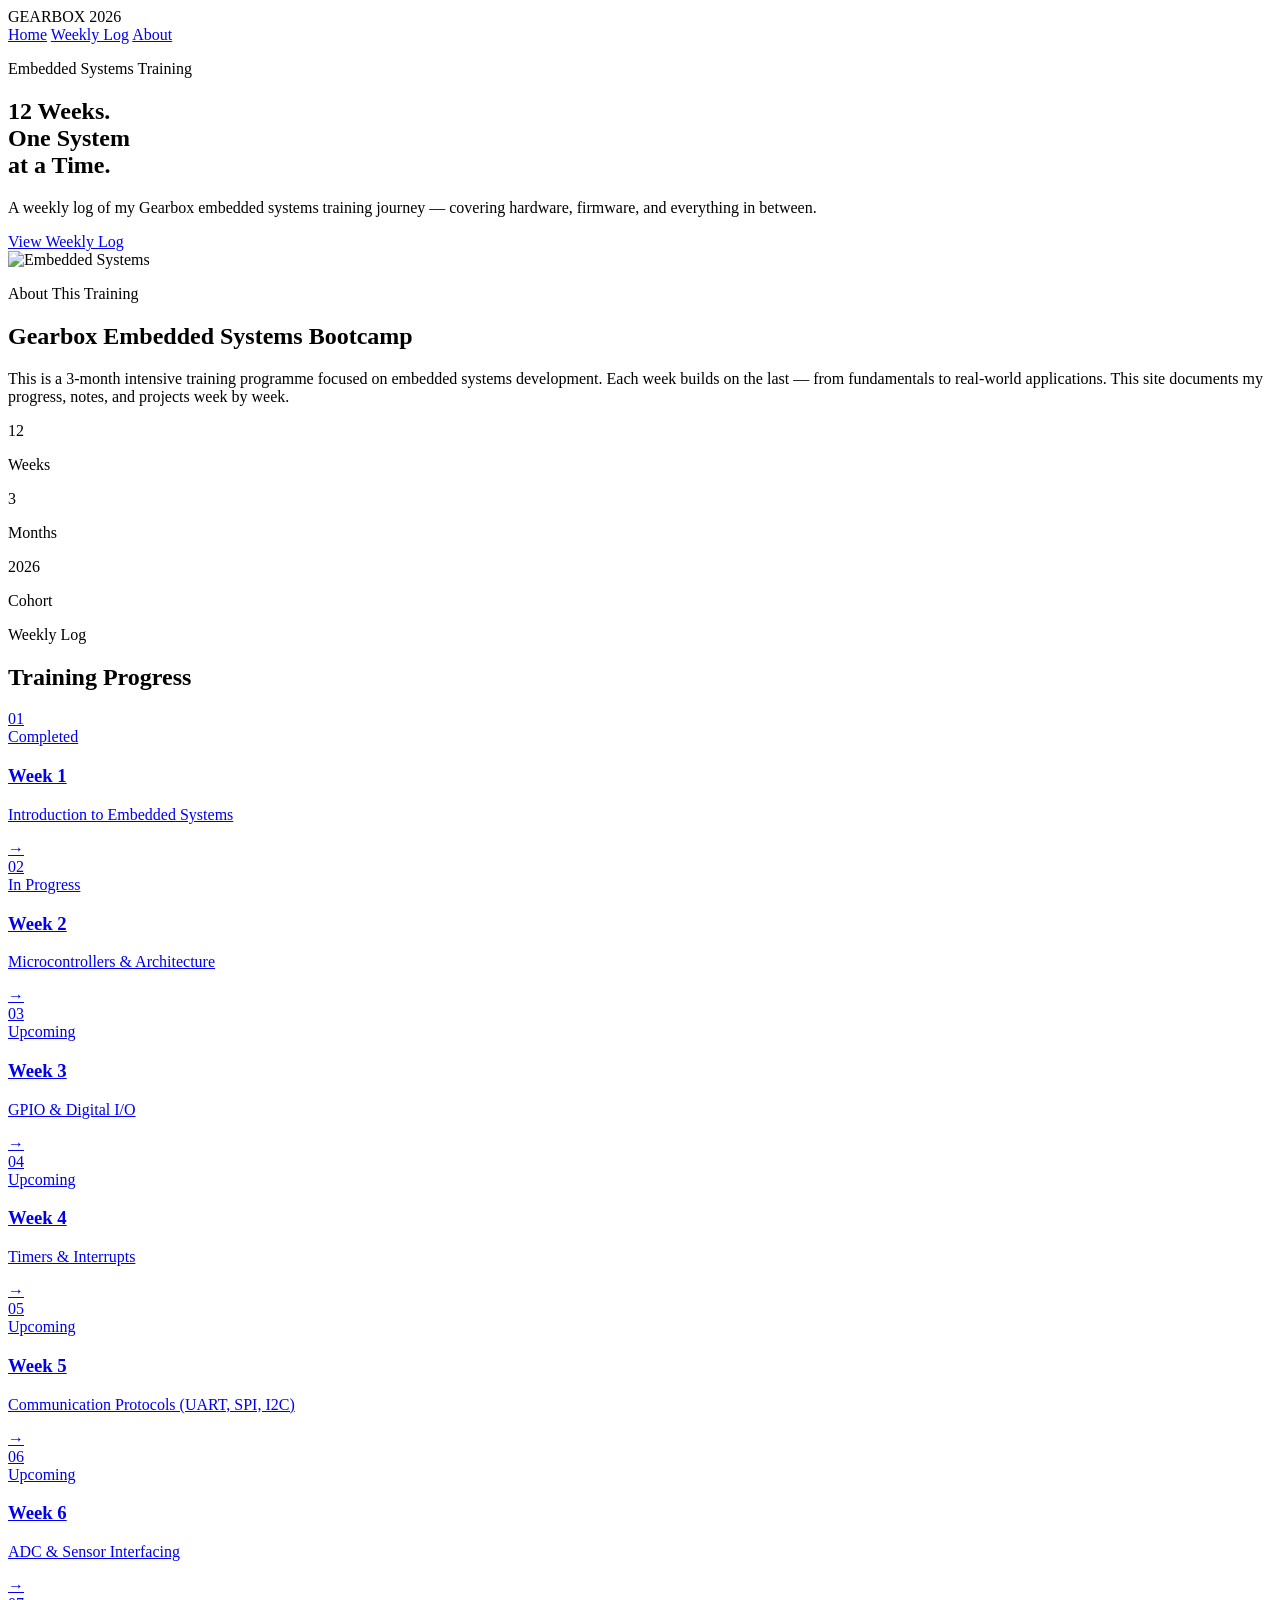
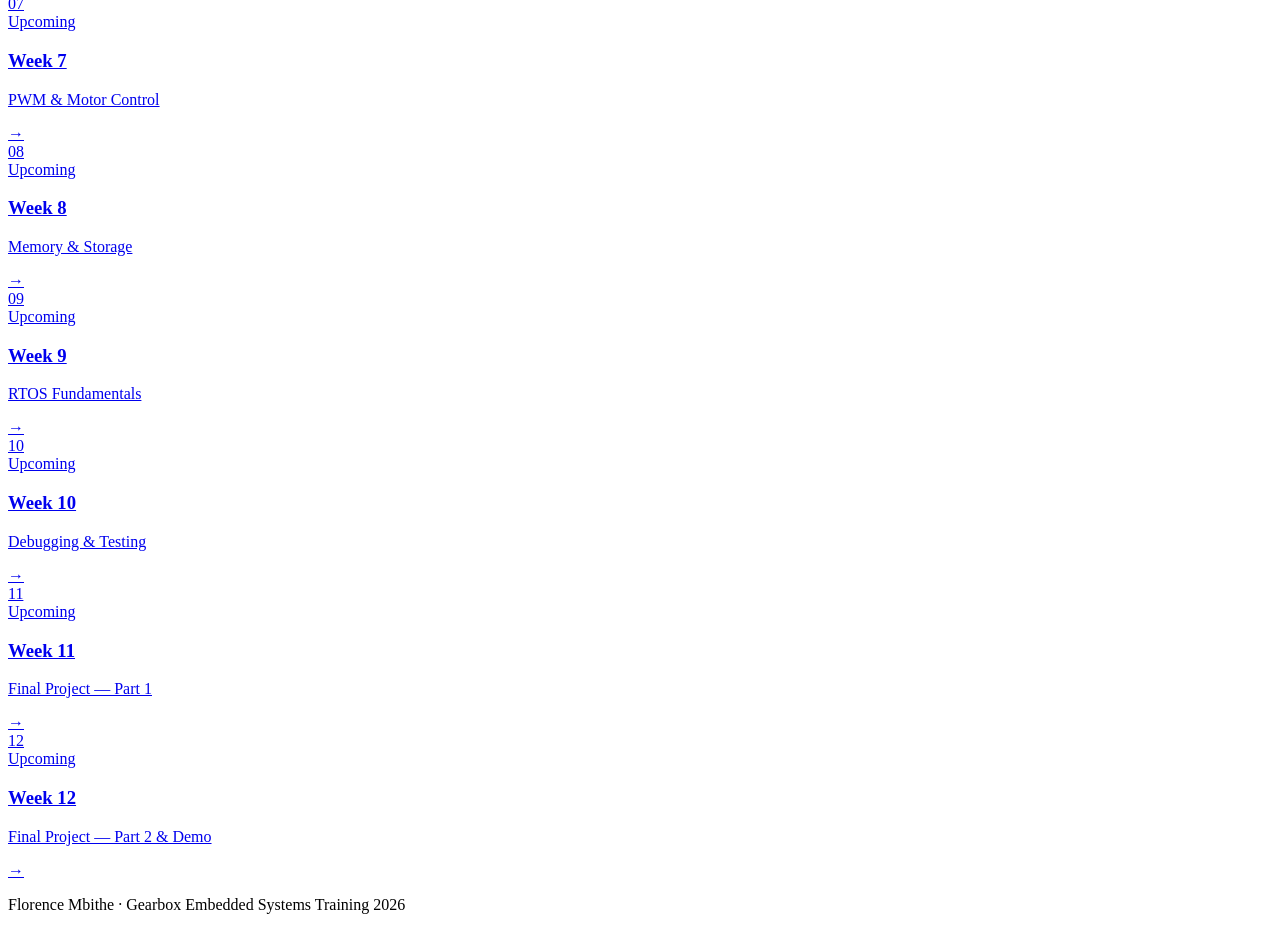
==== index.html @ 87163e1d "Update website content and images" ====
<!DOCTYPE html>
<html lang="en">
<head>
  <meta charset="UTF-8" />
  <meta name="viewport" content="width=device-width, initial-scale=1.0"/>
  <title>Gearbox Embedded Systems Training 2026</title>
  <link rel="stylesheet" href="css/style.css" />
  <link href="https://fonts.googleapis.com/css2?family=DM+Sans:wght@300;400;500;700&family=DM+Mono:wght@400;500&display=swap" rel="stylesheet"/>
</head>
<body>

  <!-- HEADER -->
  <header>
    <div class="header-inner">
      <div class="logo">GEARBOX <span>2026</span></div>
      <nav>
        <a href="index.html">Home</a>
        <a href="#weeks">Weekly Log</a>
        <a href="#about">About</a>
      </nav>
    </div>
  </header>

  <!-- HERO -->
  <section class="hero">
    <div class="hero-content">
      <p class="tag">Embedded Systems Training</p>
      <h1>12 Weeks.<br/>One System<br/>at a Time.</h1>
      <p class="subtitle">A weekly log of my Gearbox embedded systems training journey — covering hardware, firmware, and everything in between.</p>
      <a href="#weeks" class="btn">View Weekly Log</a>
    </div>

    <div class="hero-image">
      <img src="images/index.jpg" alt="Embedded Systems"/>
    </div>

  </section>

  <!-- ABOUT -->
  <section class="about" id="about">
    <div class="container">
      <div class="about-grid">
        <div>
          <p class="section-label">About This Training</p>
          <h2>Gearbox Embedded Systems Bootcamp</h2>
        </div>
        <div>
          <p>This is a 3-month intensive training programme focused on embedded systems development. Each week builds on the last — from fundamentals to real-world applications. This site documents my progress, notes, and projects week by week.</p>
          <div class="stats">
            <div class="stat"><span>12</span><p>Weeks</p></div>
            <div class="stat"><span>3</span><p>Months</p></div>
            <div class="stat"><span>2026</span><p>Cohort</p></div>
          </div>
        </div>
      </div>
    </div>
  </section>

  <!-- WEEKLY LOG -->
  <section class="weeks" id="weeks">
    <div class="container">
      <p class="section-label">Weekly Log</p>
      <h2>Training Progress</h2>
      <div class="weeks-grid">

        <a href="weeks/week1.html" class="week-card done">
          <div class="week-number">01</div>
          <div class="week-info">
            <span class="status">Completed</span>
            <h3>Week 1</h3>
            <p>Introduction to Embedded Systems</p>
          </div>
          <div class="arrow">→</div>
        </a>

        <a href="weeks/week2.html" class="week-card active">
          <div class="week-number">02</div>
          <div class="week-info">
            <span class="status current">In Progress</span>
            <h3>Week 2</h3>
            <p>Microcontrollers & Architecture</p>
          </div>
          <div class="arrow">→</div>
        </a>

        <a href="weeks/week3.html" class="week-card locked">
          <div class="week-number">03</div>
          <div class="week-info">
            <span class="status upcoming">Upcoming</span>
            <h3>Week 3</h3>
            <p>GPIO & Digital I/O</p>
          </div>
          <div class="arrow">→</div>
        </a>

        <a href="weeks/week4.html" class="week-card locked">
          <div class="week-number">04</div>
          <div class="week-info">
            <span class="status upcoming">Upcoming</span>
            <h3>Week 4</h3>
            <p>Timers & Interrupts</p>
          </div>
          <div class="arrow">→</div>
        </a>

        <a href="weeks/week5.html" class="week-card locked">
          <div class="week-number">05</div>
          <div class="week-info">
            <span class="status upcoming">Upcoming</span>
            <h3>Week 5</h3>
            <p>Communication Protocols (UART, SPI, I2C)</p>
          </div>
          <div class="arrow">→</div>
        </a>

        <a href="weeks/week6.html" class="week-card locked">
          <div class="week-number">06</div>
          <div class="week-info">
            <span class="status upcoming">Upcoming</span>
            <h3>Week 6</h3>
            <p>ADC & Sensor Interfacing</p>
          </div>
          <div class="arrow">→</div>
        </a>

        <a href="weeks/week7.html" class="week-card locked">
          <div class="week-number">07</div>
          <div class="week-info">
            <span class="status upcoming">Upcoming</span>
            <h3>Week 7</h3>
            <p>PWM & Motor Control</p>
          </div>
          <div class="arrow">→</div>
        </a>

        <a href="weeks/week8.html" class="week-card locked">
          <div class="week-number">08</div>
          <div class="week-info">
            <span class="status upcoming">Upcoming</span>
            <h3>Week 8</h3>
            <p>Memory & Storage</p>
          </div>
          <div class="arrow">→</div>
        </a>

        <a href="weeks/week9.html" class="week-card locked">
          <div class="week-number">09</div>
          <div class="week-info">
            <span class="status upcoming">Upcoming</span>
            <h3>Week 9</h3>
            <p>RTOS Fundamentals</p>
          </div>
          <div class="arrow">→</div>
        </a>

        <a href="weeks/week10.html" class="week-card locked">
          <div class="week-number">10</div>
          <div class="week-info">
            <span class="status upcoming">Upcoming</span>
            <h3>Week 10</h3>
            <p>Debugging & Testing</p>
          </div>
          <div class="arrow">→</div>
        </a>

        <a href="weeks/week11.html" class="week-card locked">
          <div class="week-number">11</div>
          <div class="week-info">
            <span class="status upcoming">Upcoming</span>
            <h3>Week 11</h3>
            <p>Final Project — Part 1</p>
          </div>
          <div class="arrow">→</div>
        </a>

        <a href="weeks/week12.html" class="week-card locked">
          <div class="week-number">12</div>
          <div class="week-info">
            <span class="status upcoming">Upcoming</span>
            <h3>Week 12</h3>
            <p>Final Project — Part 2 & Demo</p>
          </div>
          <div class="arrow">→</div>
        </a>

      </div>
    </div>
  </section>

  <!-- FOOTER -->
  <footer>
    <div class="container">
      <p>Florence Mbithe · Gearbox Embedded Systems Training 2026</p>
    </div>
  </footer>

</body>
</html>
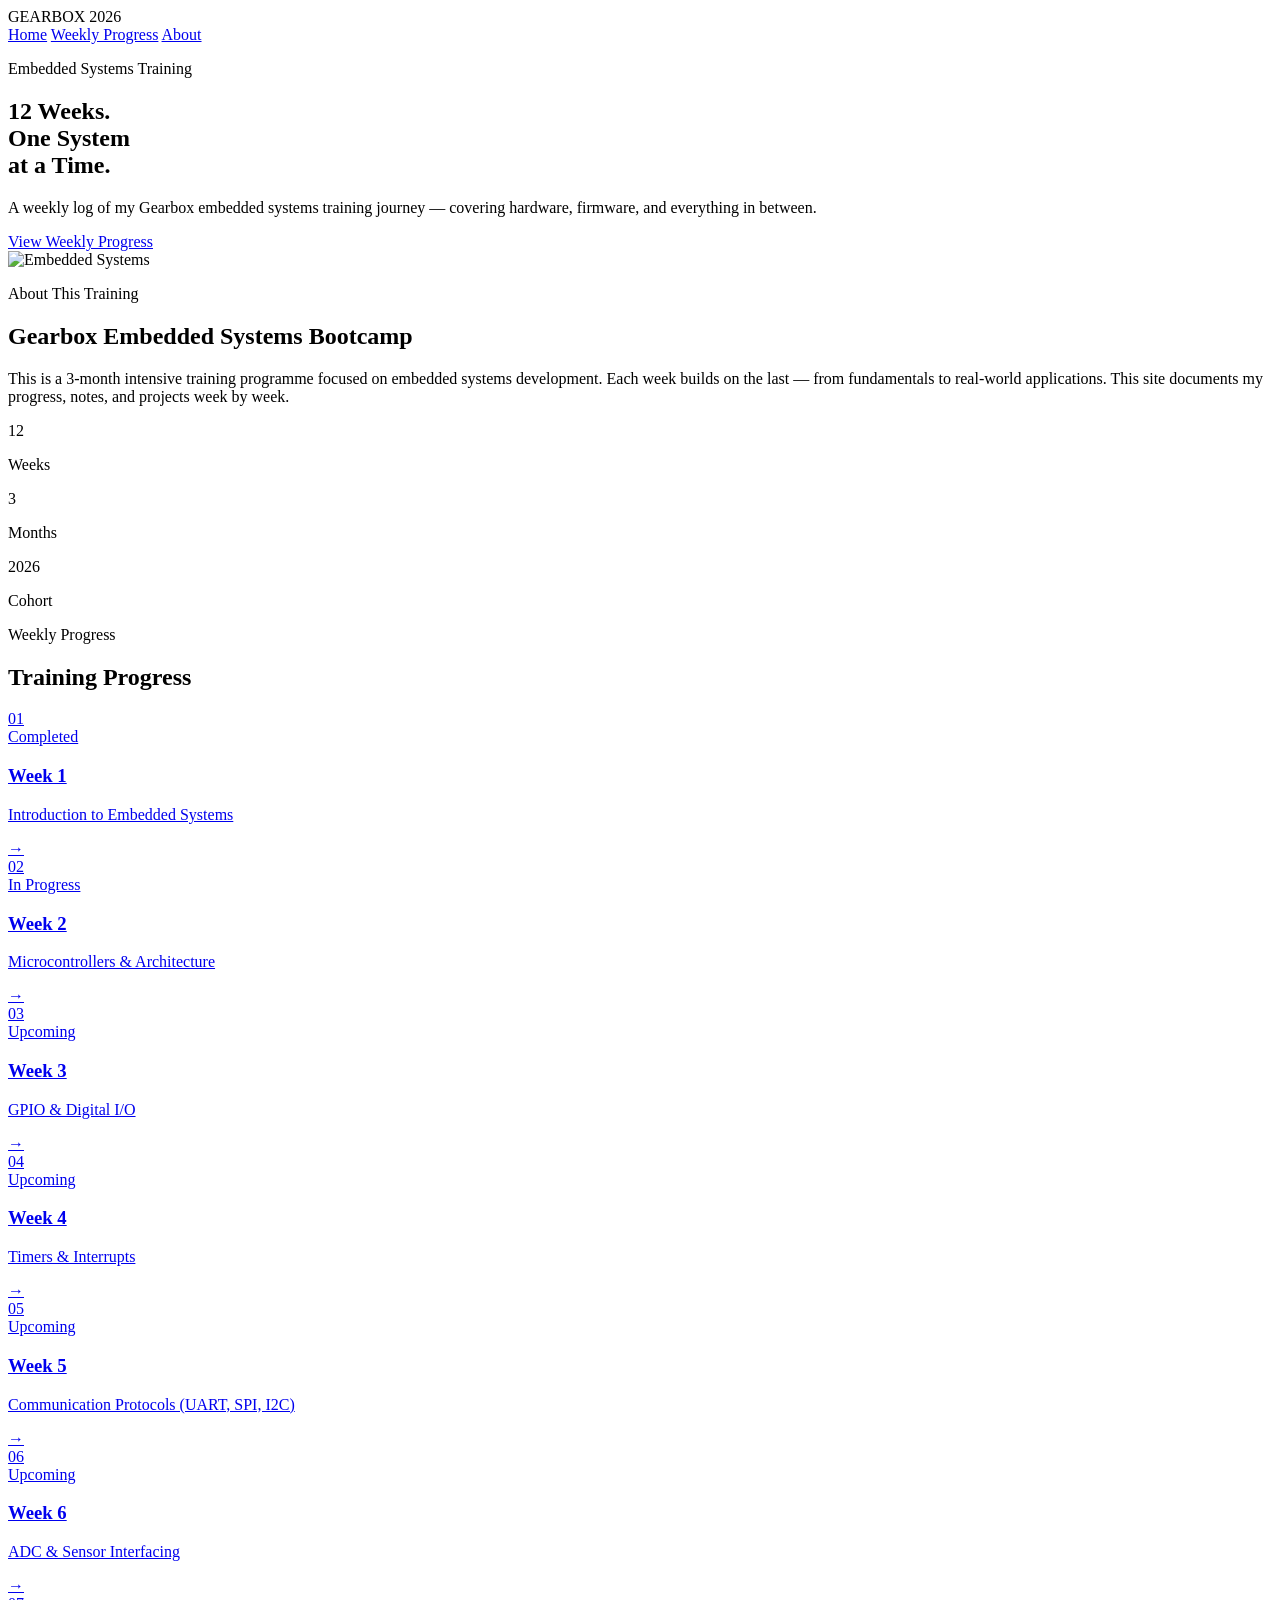
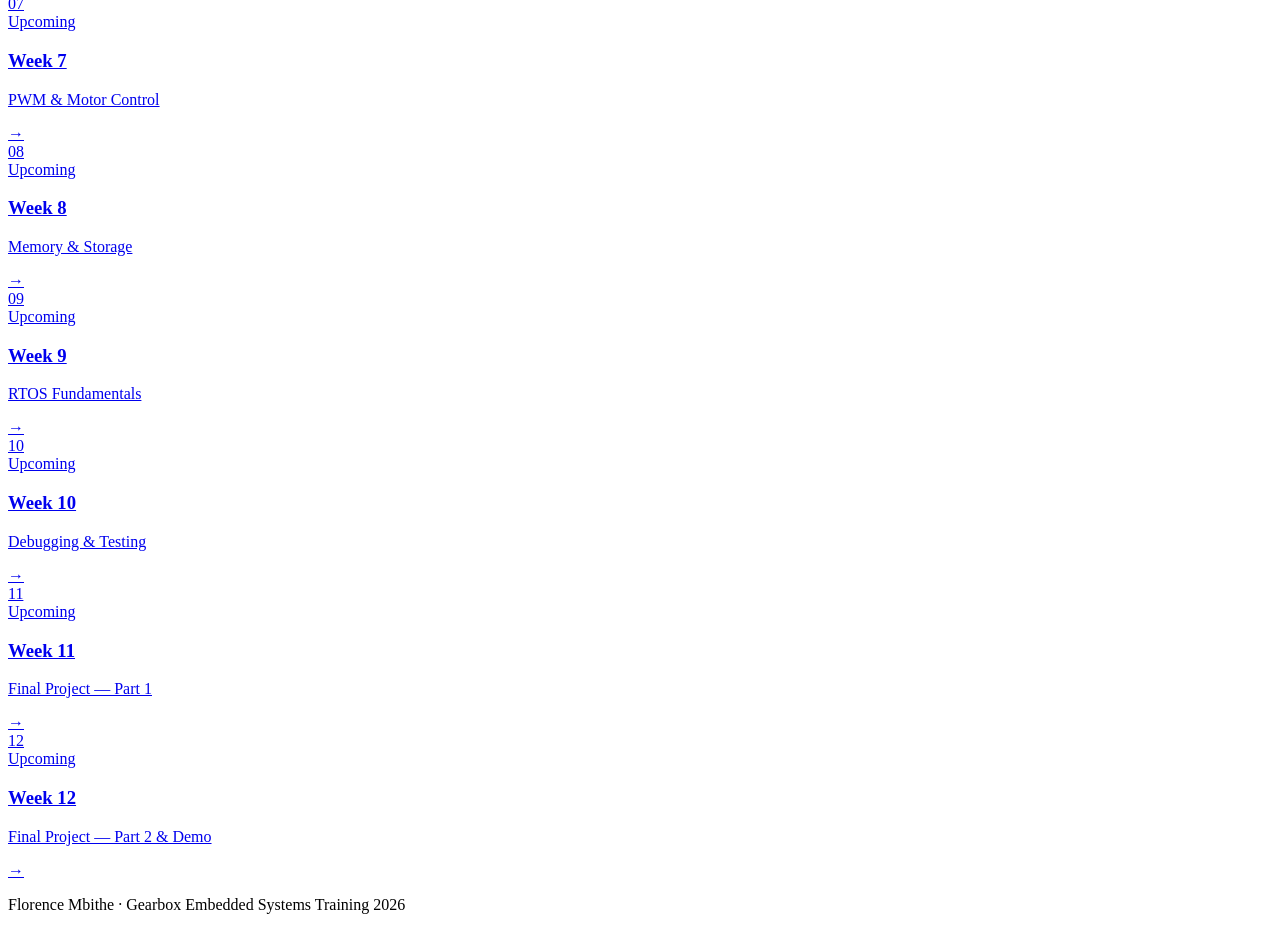
==== commit f9db3a6f: "Update website" ====
--- a/index.html
+++ b/index.html
@@ -15,7 +15,7 @@
       <div class="logo">GEARBOX <span>2026</span></div>
       <nav>
         <a href="index.html">Home</a>
-        <a href="#weeks">Weekly Log</a>
+        <a href="#weeks">Weekly Progress</a>
         <a href="#about">About</a>
       </nav>
     </div>
@@ -27,7 +27,7 @@
       <p class="tag">Embedded Systems Training</p>
       <h1>12 Weeks.<br/>One System<br/>at a Time.</h1>
       <p class="subtitle">A weekly log of my Gearbox embedded systems training journey — covering hardware, firmware, and everything in between.</p>
-      <a href="#weeks" class="btn">View Weekly Log</a>
+      <a href="#weeks" class="btn">View Weekly Progress</a>
     </div>
 
     <div class="hero-image">
@@ -56,10 +56,10 @@
     </div>
   </section>
 
-  <!-- WEEKLY LOG -->
+  <!-- WEEKLY PROGRESS -->
   <section class="weeks" id="weeks">
     <div class="container">
-      <p class="section-label">Weekly Log</p>
+      <p class="section-label">Weekly Progress</p>
       <h2>Training Progress</h2>
       <div class="weeks-grid">
 
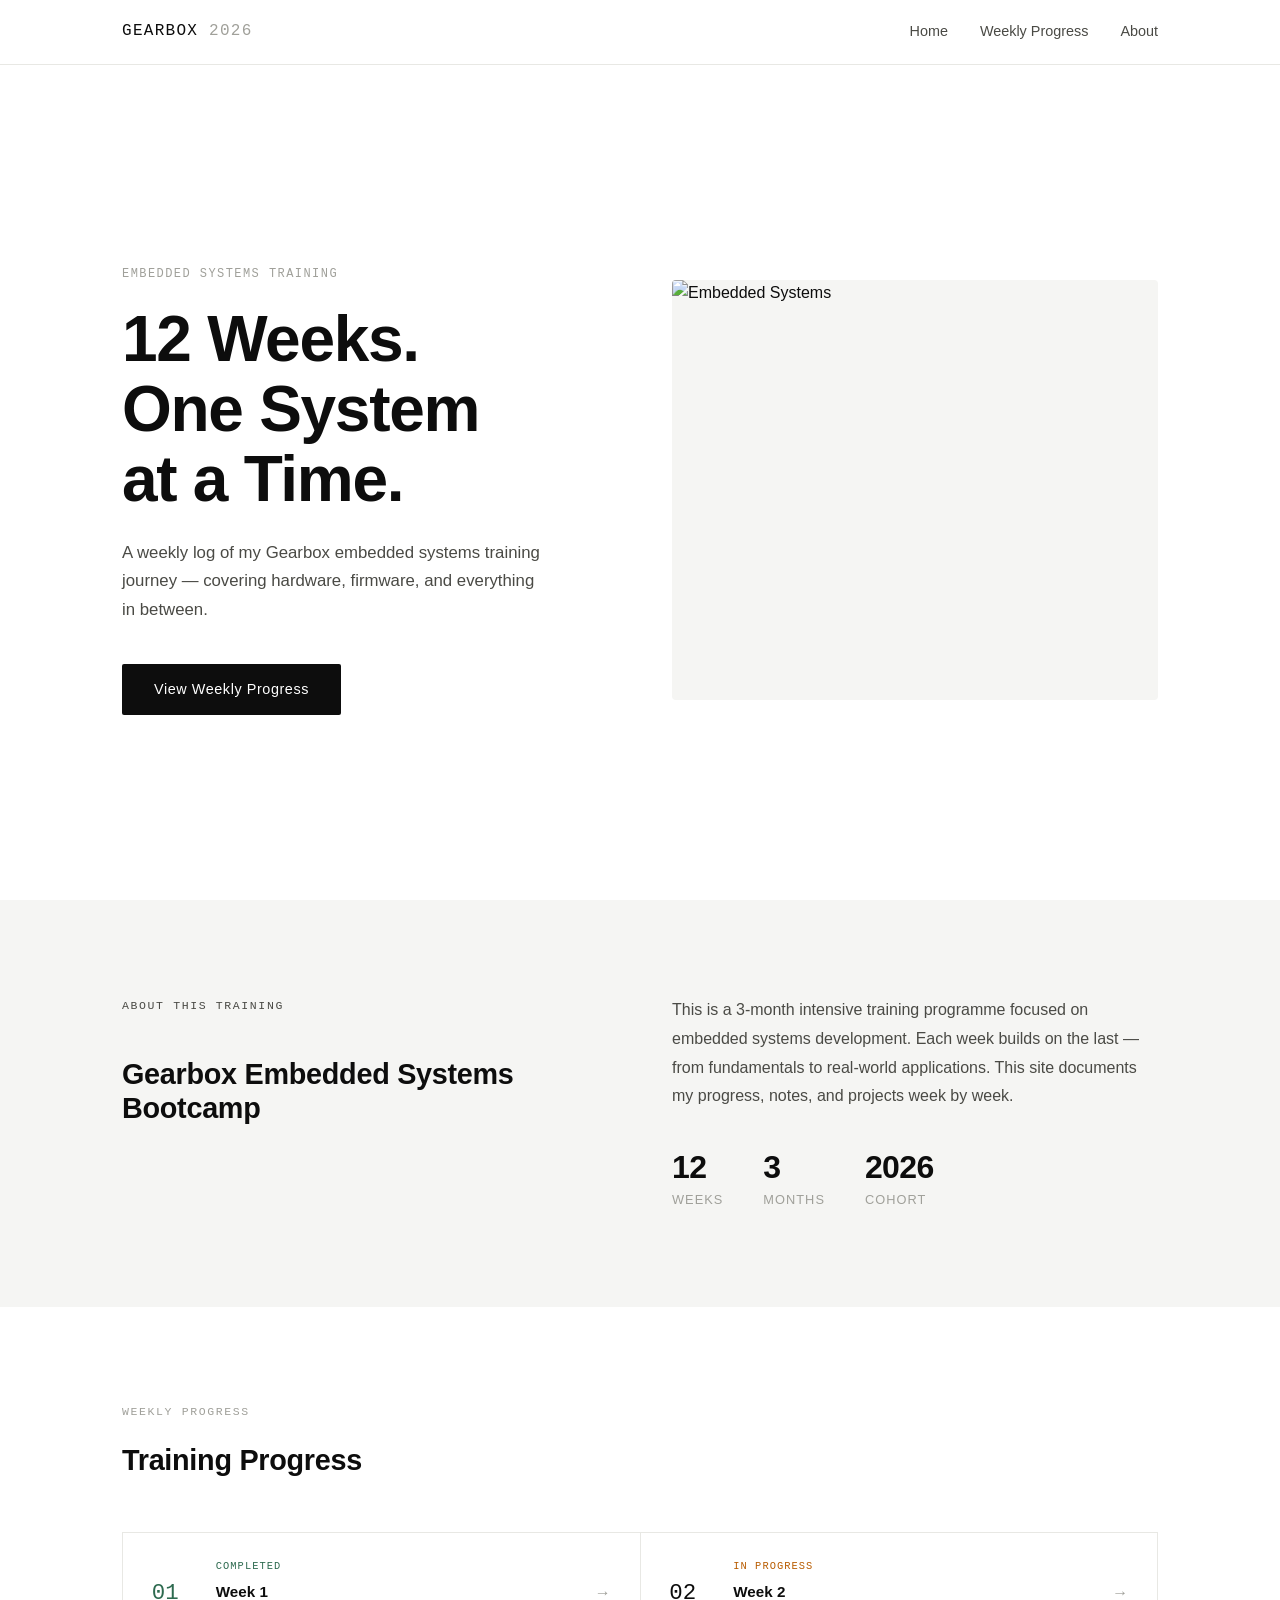
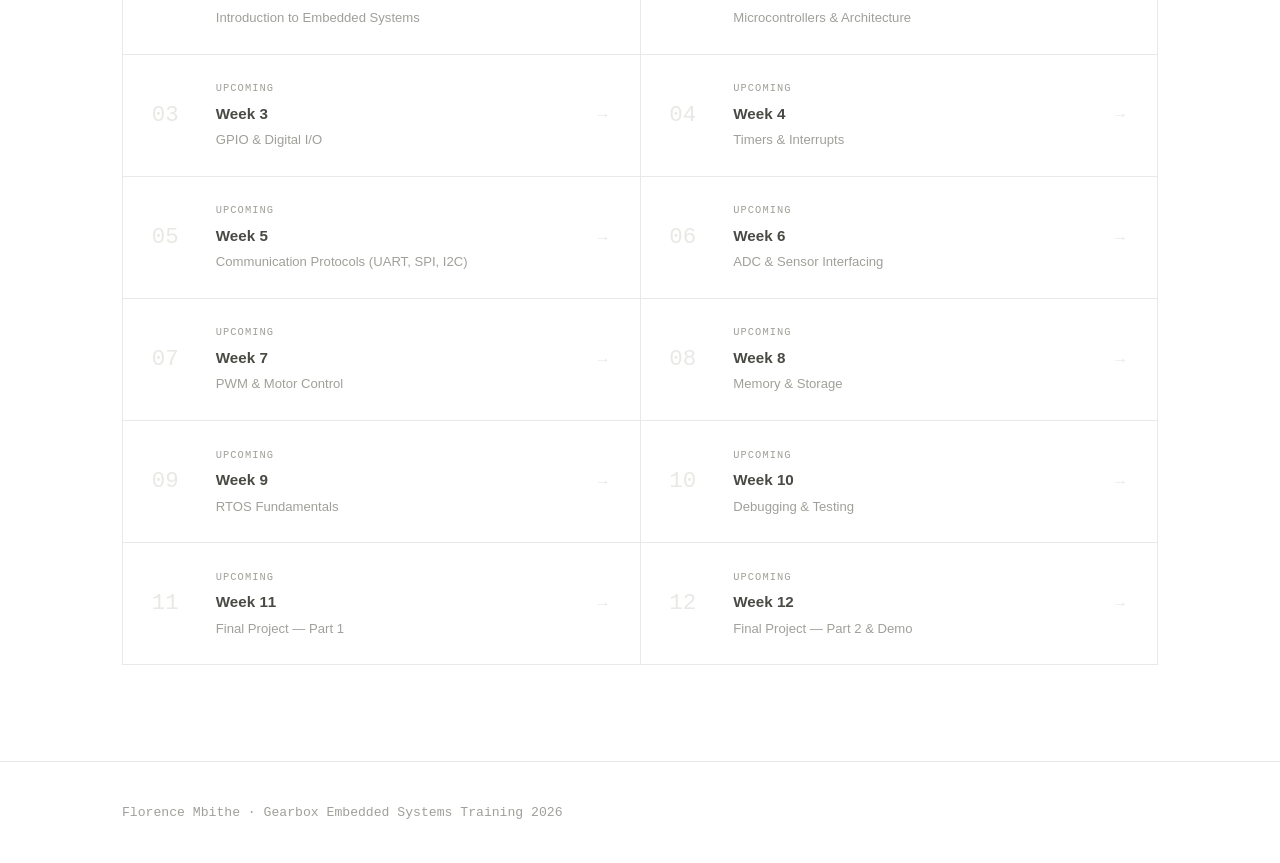
==== commit 302edcff: "Fix stylesheet link case sensitivity" ====
--- a/index.html
+++ b/index.html
@@ -4,7 +4,7 @@
   <meta charset="UTF-8" />
   <meta name="viewport" content="width=device-width, initial-scale=1.0"/>
   <title>Gearbox Embedded Systems Training 2026</title>
-  <link rel="stylesheet" href="css/style.css" />
+  <link rel="stylesheet" href="CSS/style.css" />
   <link href="https://fonts.googleapis.com/css2?family=DM+Sans:wght@300;400;500;700&family=DM+Mono:wght@400;500&display=swap" rel="stylesheet"/>
 </head>
 <body>
@@ -195,4 +195,4 @@
   </footer>
 
 </body>
-</html>+</html>
--- a/CSS/style.css
+++ b/CSS/style.css
@@ -0,0 +1,492 @@
+/* ===========================
+   GEARBOX TRAINING 2026
+   style.css
+=========================== */
+
+/* --- RESET & BASE --- */
+*, *::before, *::after {
+  margin: 0;
+  padding: 0;
+  box-sizing: border-box;
+}
+
+:root {
+  --black: #0d0d0d;
+  --white: #ffffff;
+  --off-white: #f5f5f3;
+  --gray-light: #e8e8e4;
+  --gray-mid: #a0a09a;
+  --gray-dark: #4a4a45;
+  --accent: #1a1a2e;
+  --green: #2d6a4f;
+  --green-light: #e8f5ee;
+  --blue: #1a3a5c;
+  --blue-light: #e8f0f8;
+  --orange: #b85c00;
+  --orange-light: #fff3e6;
+  --font-main: 'DM Sans', sans-serif;
+  --font-mono: 'DM Mono', monospace;
+}
+
+html { scroll-behavior: smooth; }
+
+body {
+  font-family: var(--font-main);
+  background: var(--white);
+  color: var(--black);
+  line-height: 1.6;
+  font-size: 16px;
+}
+
+a { text-decoration: none; color: inherit; }
+
+img { max-width: 100%; display: block; }
+
+.container {
+  max-width: 1100px;
+  margin: 0 auto;
+  padding: 0 2rem;
+}
+
+
+/* --- HEADER --- */
+header {
+  position: fixed;
+  top: 0; left: 0; right: 0;
+  z-index: 100;
+  background: rgba(255,255,255,0.92);
+  backdrop-filter: blur(12px);
+  border-bottom: 1px solid var(--gray-light);
+}
+
+.header-inner {
+  max-width: 1100px;
+  margin: 0 auto;
+  padding: 1.2rem 2rem;
+  display: flex;
+  justify-content: space-between;
+  align-items: center;
+}
+
+.logo {
+  font-family: var(--font-mono);
+  font-weight: 500;
+  font-size: 1rem;
+  letter-spacing: 0.08em;
+  text-transform: uppercase;
+}
+
+.logo span {
+  color: var(--gray-mid);
+}
+
+nav {
+  display: flex;
+  gap: 2rem;
+}
+
+nav a {
+  font-size: 0.9rem;
+  color: var(--gray-dark);
+  font-weight: 400;
+  transition: color 0.2s;
+}
+
+nav a:hover { color: var(--black); }
+
+
+/* --- HERO --- */
+.hero {
+  min-height: 100vh;
+  padding-top: 80px;
+  display: grid;
+  grid-template-columns: 1fr 1fr;
+  align-items: center;
+  max-width: 1100px;
+  margin: 0 auto;
+  padding-left: 2rem;
+  padding-right: 2rem;
+  gap: 4rem;
+}
+
+.hero-content { padding: 2rem 0; }
+
+.tag {
+  font-family: var(--font-mono);
+  font-size: 0.75rem;
+  letter-spacing: 0.12em;
+  text-transform: uppercase;
+  color: var(--gray-mid);
+  margin-bottom: 1.2rem;
+}
+
+.hero-content h1 {
+  font-size: clamp(2.8rem, 5vw, 4.2rem);
+  font-weight: 700;
+  line-height: 1.1;
+  letter-spacing: -0.02em;
+  margin-bottom: 1.5rem;
+}
+
+.subtitle {
+  font-size: 1.05rem;
+  color: var(--gray-dark);
+  max-width: 420px;
+  margin-bottom: 2.5rem;
+  line-height: 1.7;
+}
+
+.btn {
+  display: inline-block;
+  background: var(--black);
+  color: var(--white);
+  padding: 0.85rem 2rem;
+  font-size: 0.9rem;
+  font-weight: 500;
+  letter-spacing: 0.04em;
+  border-radius: 2px;
+  transition: background 0.2s, transform 0.15s;
+}
+
+.btn:hover {
+  background: var(--gray-dark);
+  transform: translateY(-1px);
+}
+
+/* Hero visual */
+.hero-image {
+  position: relative;
+  height: 420px;
+  background: var(--off-white);
+  border-radius: 4px;
+  overflow: hidden;
+  display: flex;
+  align-items: center;
+  justify-content: center;
+}
+
+.hero-image img {
+  width: 100%;
+  height: 100%;
+  object-fit: cover;
+  position: absolute;
+  top: 0; left: 0;
+}
+
+/* Circuit placeholder (shows when no image is added yet) */
+.hero-placeholder {
+  width: 100%;
+  height: 100%;
+  display: flex;
+  align-items: center;
+  justify-content: center;
+}
+
+.circuit-lines {
+  position: relative;
+  width: 200px;
+  height: 200px;
+}
+
+.line {
+  position: absolute;
+  background: var(--gray-light);
+  border-radius: 2px;
+}
+
+.l1 { width: 2px; height: 120px; top: 40px; left: 60px; }
+.l2 { width: 100px; height: 2px; top: 100px; left: 60px; }
+.l3 { width: 2px; height: 80px; top: 100px; left: 160px; }
+
+.dot {
+  position: absolute;
+  width: 10px; height: 10px;
+  border-radius: 50%;
+  border: 2px solid var(--gray-mid);
+  background: var(--white);
+}
+
+.d1 { top: 36px; left: 56px; }
+.d2 { top: 96px; left: 156px; }
+.d3 { top: 176px; left: 156px; }
+
+
+/* --- ABOUT --- */
+.about {
+  padding: 6rem 0;
+  background: var(--off-white);
+}
+
+.about-grid {
+  display: grid;
+  grid-template-columns: 1fr 1fr;
+  gap: 4rem;
+  align-items: start;
+}
+
+.section-label {
+  font-family: var(--font-mono);
+  font-size: 0.72rem;
+  letter-spacing: 0.14em;
+  text-transform: uppercase;
+  color: var(--gray-mid);
+  margin-bottom: 1rem;
+}
+
+.about h2 {
+  font-size: 1.8rem;
+  font-weight: 700;
+  line-height: 1.2;
+  letter-spacing: -0.01em;
+}
+
+.about p {
+  color: var(--gray-dark);
+  line-height: 1.8;
+  margin-bottom: 2.5rem;
+}
+
+.stats {
+  display: flex;
+  gap: 2.5rem;
+}
+
+.stat span {
+  display: block;
+  font-size: 2rem;
+  font-weight: 700;
+  letter-spacing: -0.02em;
+  line-height: 1;
+  margin-bottom: 0.3rem;
+}
+
+.stat p {
+  font-size: 0.8rem;
+  color: var(--gray-mid);
+  text-transform: uppercase;
+  letter-spacing: 0.08em;
+  margin: 0;
+}
+
+
+/* --- WEEKS --- */
+.weeks {
+  padding: 6rem 0;
+}
+
+.weeks h2 {
+  font-size: 1.8rem;
+  font-weight: 700;
+  letter-spacing: -0.01em;
+  margin-bottom: 3rem;
+}
+
+.weeks-grid {
+  display: grid;
+  grid-template-columns: 1fr 1fr;
+  gap: 1px;
+  background: var(--gray-light);
+  border: 1px solid var(--gray-light);
+}
+
+.week-card {
+  display: flex;
+  align-items: center;
+  gap: 1.5rem;
+  padding: 1.6rem 1.8rem;
+  background: var(--white);
+  transition: background 0.15s;
+  cursor: pointer;
+}
+
+.week-card:hover { background: var(--off-white); }
+
+.week-number {
+  font-family: var(--font-mono);
+  font-size: 1.4rem;
+  font-weight: 500;
+  color: var(--gray-light);
+  min-width: 2.5rem;
+  line-height: 1;
+}
+
+.week-card.done .week-number { color: var(--green); }
+.week-card.active .week-number { color: var(--black); }
+
+.week-info { flex: 1; }
+
+.status {
+  font-family: var(--font-mono);
+  font-size: 0.65rem;
+  letter-spacing: 0.1em;
+  text-transform: uppercase;
+  color: var(--gray-mid);
+  display: block;
+  margin-bottom: 0.3rem;
+}
+
+.status.current {
+  color: var(--orange);
+}
+
+.week-card.done .status { color: var(--green); }
+
+.week-info h3 {
+  font-size: 0.95rem;
+  font-weight: 600;
+  margin-bottom: 0.2rem;
+}
+
+.week-card.locked .week-info h3 { color: var(--gray-dark); }
+
+.week-info p {
+  font-size: 0.82rem;
+  color: var(--gray-mid);
+}
+
+.arrow {
+  font-size: 1rem;
+  color: var(--gray-light);
+  transition: transform 0.2s, color 0.2s;
+}
+
+.week-card:hover .arrow {
+  transform: translateX(4px);
+  color: var(--gray-mid);
+}
+
+.week-card.done .arrow,
+.week-card.active .arrow { color: var(--gray-mid); }
+
+
+/* --- FOOTER --- */
+footer {
+  padding: 2.5rem 0;
+  border-top: 1px solid var(--gray-light);
+}
+
+footer p {
+  font-size: 0.82rem;
+  color: var(--gray-mid);
+  font-family: var(--font-mono);
+}
+
+
+/* --- WEEK PAGE STYLES --- */
+.week-page {
+  max-width: 800px;
+  margin: 0 auto;
+  padding: 7rem 2rem 5rem;
+}
+
+.back-link {
+  display: inline-flex;
+  align-items: center;
+  gap: 0.5rem;
+  font-size: 0.85rem;
+  color: var(--gray-mid);
+  margin-bottom: 3rem;
+  transition: color 0.2s;
+}
+
+.back-link:hover { color: var(--black); }
+
+.week-page-header {
+  margin-bottom: 3rem;
+  padding-bottom: 2rem;
+  border-bottom: 1px solid var(--gray-light);
+}
+
+.week-page-header .tag { margin-bottom: 0.8rem; }
+
+.week-page-header h1 {
+  font-size: 2.5rem;
+  font-weight: 700;
+  letter-spacing: -0.02em;
+  margin-bottom: 0.5rem;
+}
+
+.week-page-header .subtitle {
+  font-size: 1rem;
+  color: var(--gray-dark);
+  max-width: 100%;
+}
+
+.week-section {
+  margin-bottom: 3rem;
+}
+
+.week-section h2 {
+  font-size: 1.1rem;
+  font-weight: 600;
+  margin-bottom: 1rem;
+  padding-bottom: 0.5rem;
+  border-bottom: 1px solid var(--gray-light);
+}
+
+.week-section p {
+  color: var(--gray-dark);
+  line-height: 1.8;
+  margin-bottom: 1rem;
+}
+
+.week-section ul {
+  list-style: none;
+  padding: 0;
+}
+
+.week-section ul li {
+  padding: 0.5rem 0;
+  color: var(--gray-dark);
+  border-bottom: 1px solid var(--gray-light);
+  font-size: 0.95rem;
+  display: flex;
+  align-items: center;
+  gap: 0.8rem;
+}
+
+.week-section ul li::before {
+  content: '—';
+  color: var(--gray-light);
+  font-family: var(--font-mono);
+}
+
+.week-image-block {
+  margin: 2rem 0;
+  border-radius: 4px;
+  overflow: hidden;
+  background: var(--off-white);
+}
+
+.week-image-block img {
+  width: 100%;
+  max-height: 400px;
+  object-fit: cover;
+}
+
+.week-image-block .caption {
+  padding: 0.8rem 1rem;
+  font-size: 0.78rem;
+  color: var(--gray-mid);
+  font-family: var(--font-mono);
+}
+
+
+/* --- RESPONSIVE --- */
+@media (max-width: 768px) {
+  .hero {
+    grid-template-columns: 1fr;
+    min-height: auto;
+    padding-top: 100px;
+    padding-bottom: 3rem;
+    gap: 2rem;
+  }
+
+  .hero-image { height: 260px; }
+
+  .about-grid { grid-template-columns: 1fr; gap: 2rem; }
+
+  .weeks-grid { grid-template-columns: 1fr; }
+
+  nav { gap: 1.2rem; }
+}
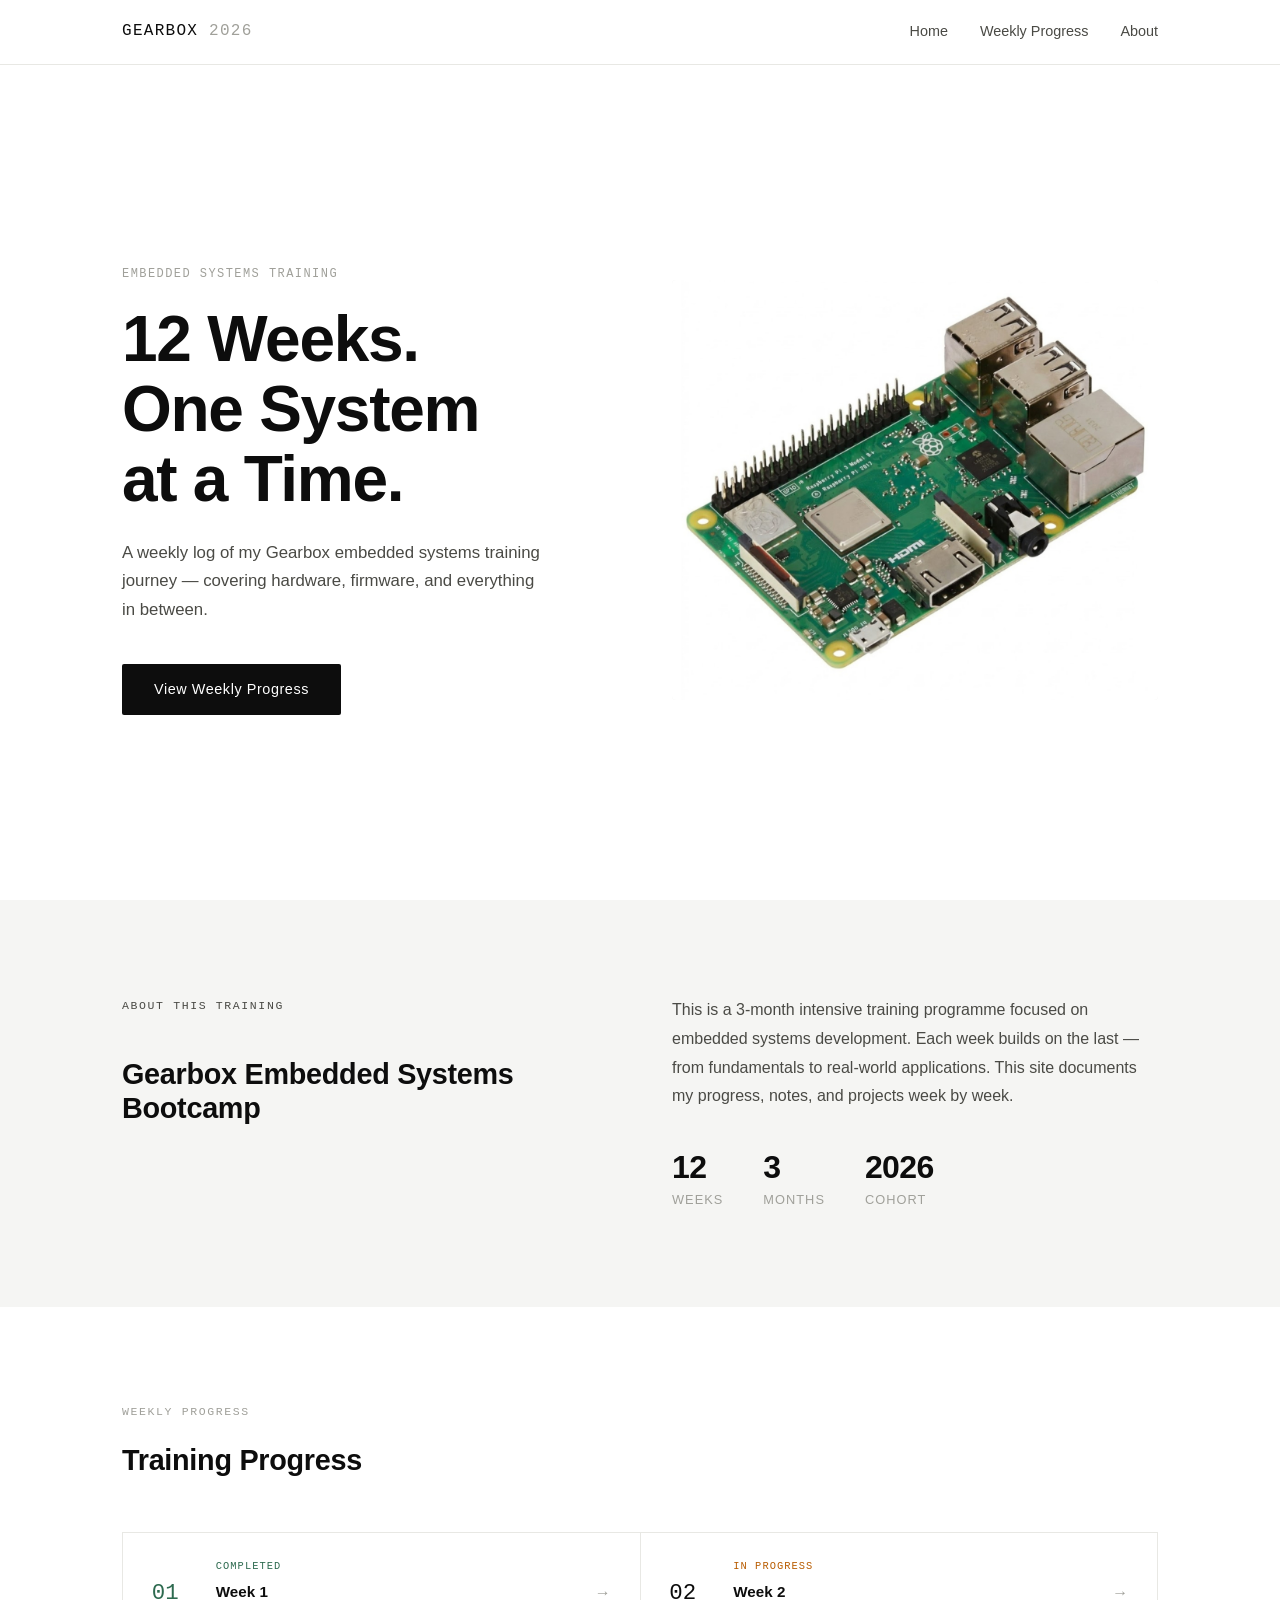
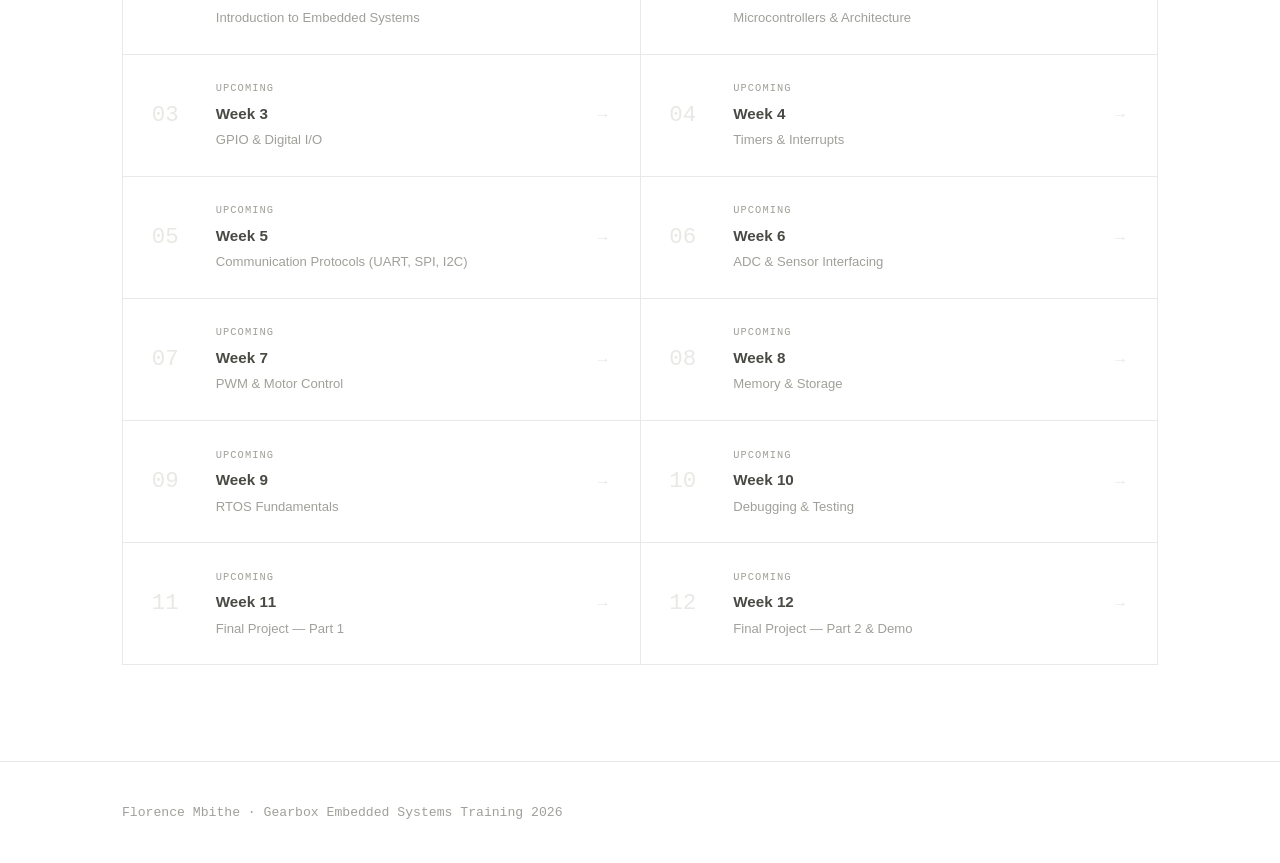
==== commit d40ec6d7: "Update image source path in index.html" ====
--- a/index.html
+++ b/index.html
@@ -31,7 +31,7 @@
     </div>
 
     <div class="hero-image">
-      <img src="images/index.jpg" alt="Embedded Systems"/>
+      <img src="IMAGES/index.jpg" alt="Embedded Systems"/>
     </div>
 
   </section>
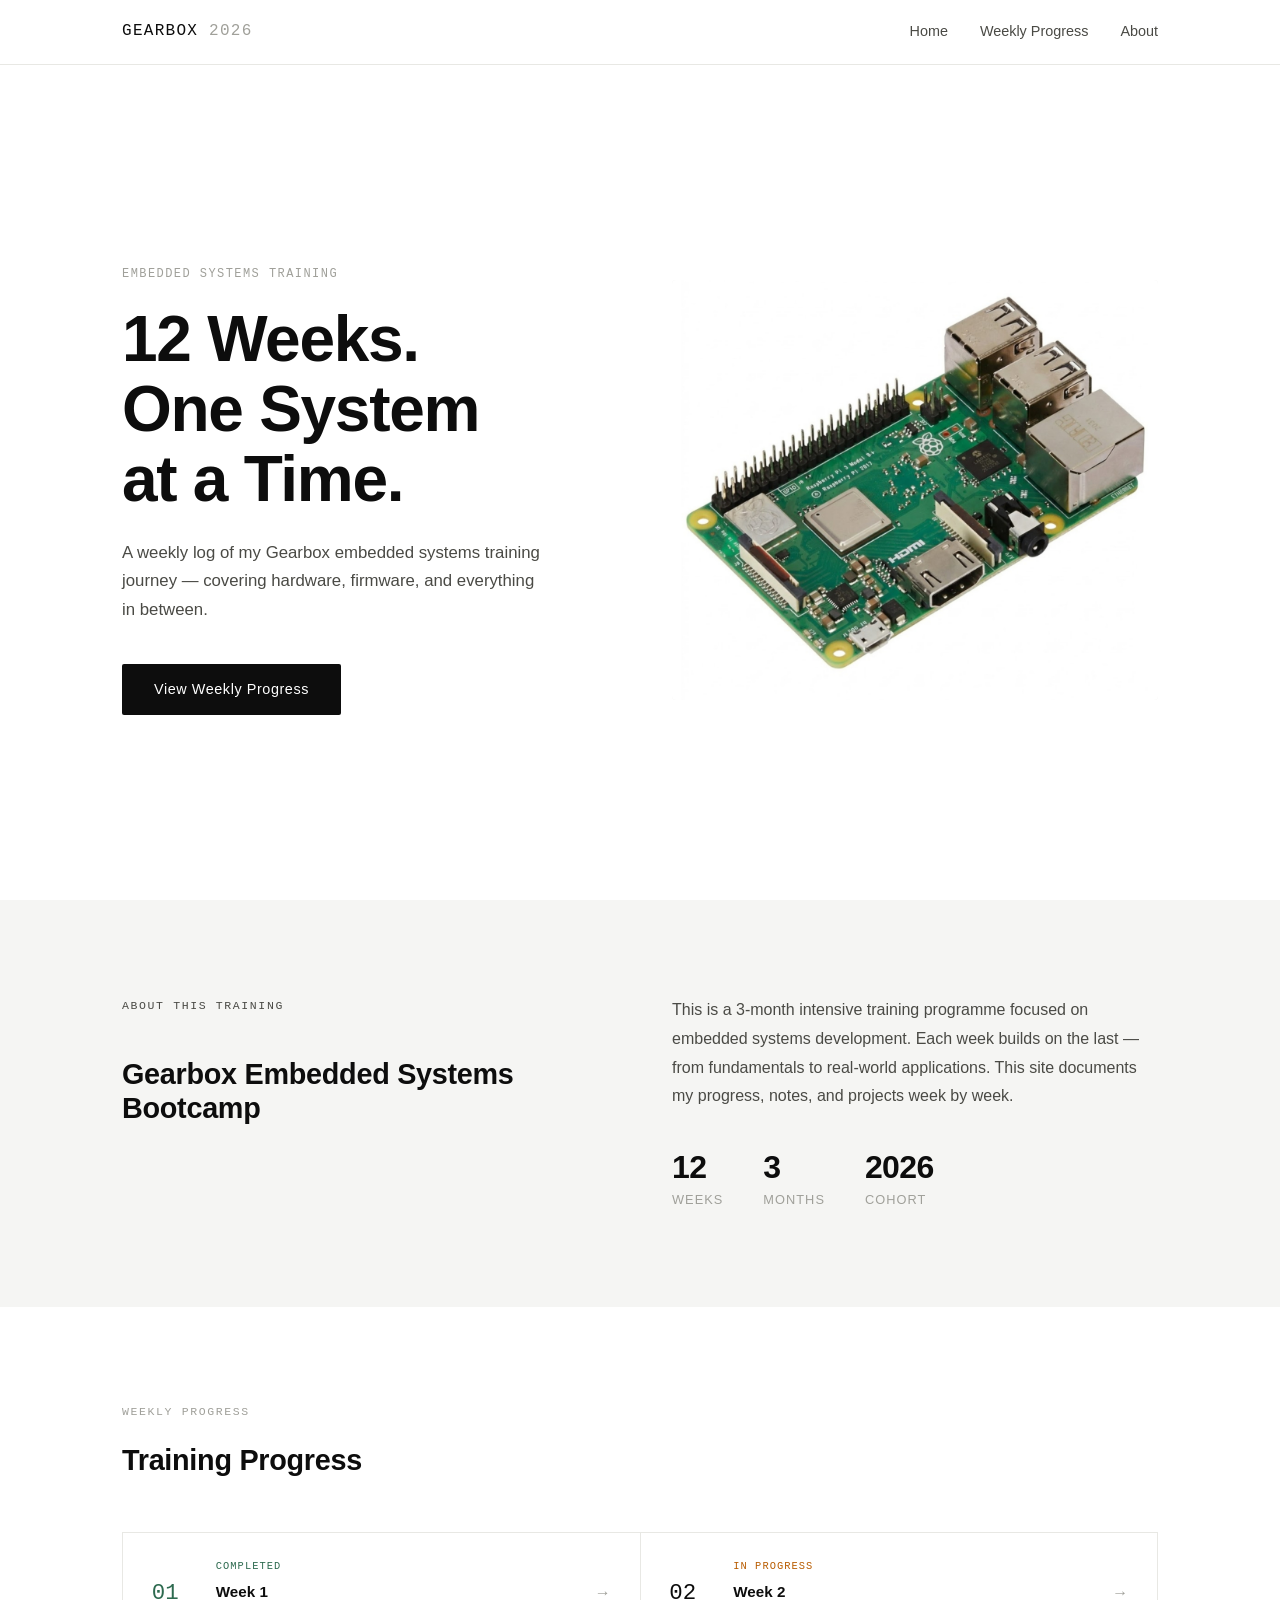
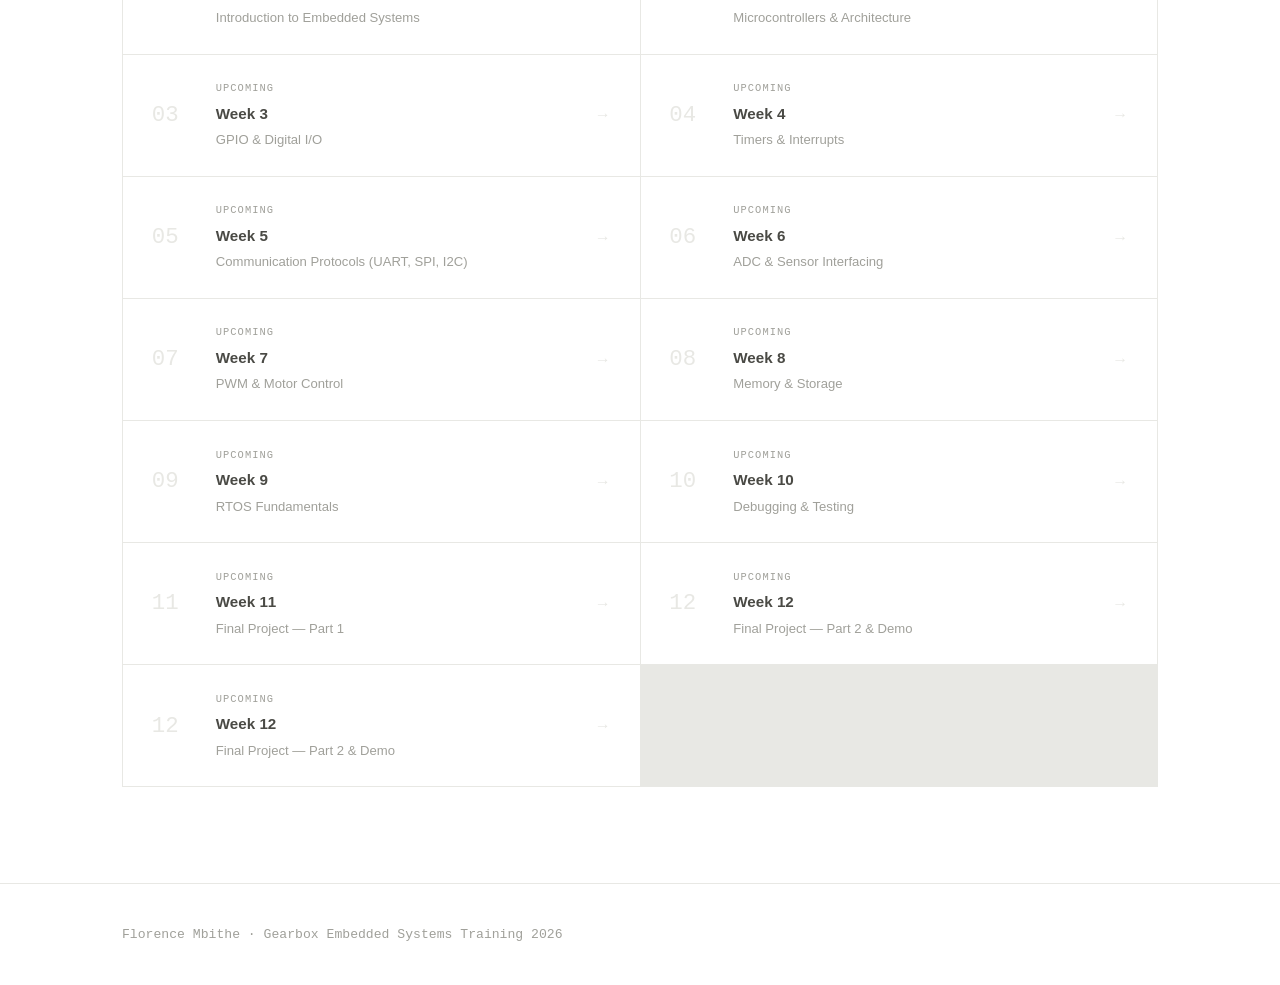
==== commit 67991d32: "Updated-week-13" ====
--- a/index.html
+++ b/index.html
@@ -183,6 +183,16 @@
           <div class="arrow">→</div>
         </a>
 
+        <a href="weeks/week13.html" class="week-card locked">
+          <div class="week-number">12</div>
+          <div class="week-info">
+            <span class="status upcoming">Upcoming</span>
+            <h3>Week 12</h3>
+            <p>Final Project — Part 2 & Demo</p>
+          </div>
+          <div class="arrow">→</div>
+        </a>
+
       </div>
     </div>
   </section>
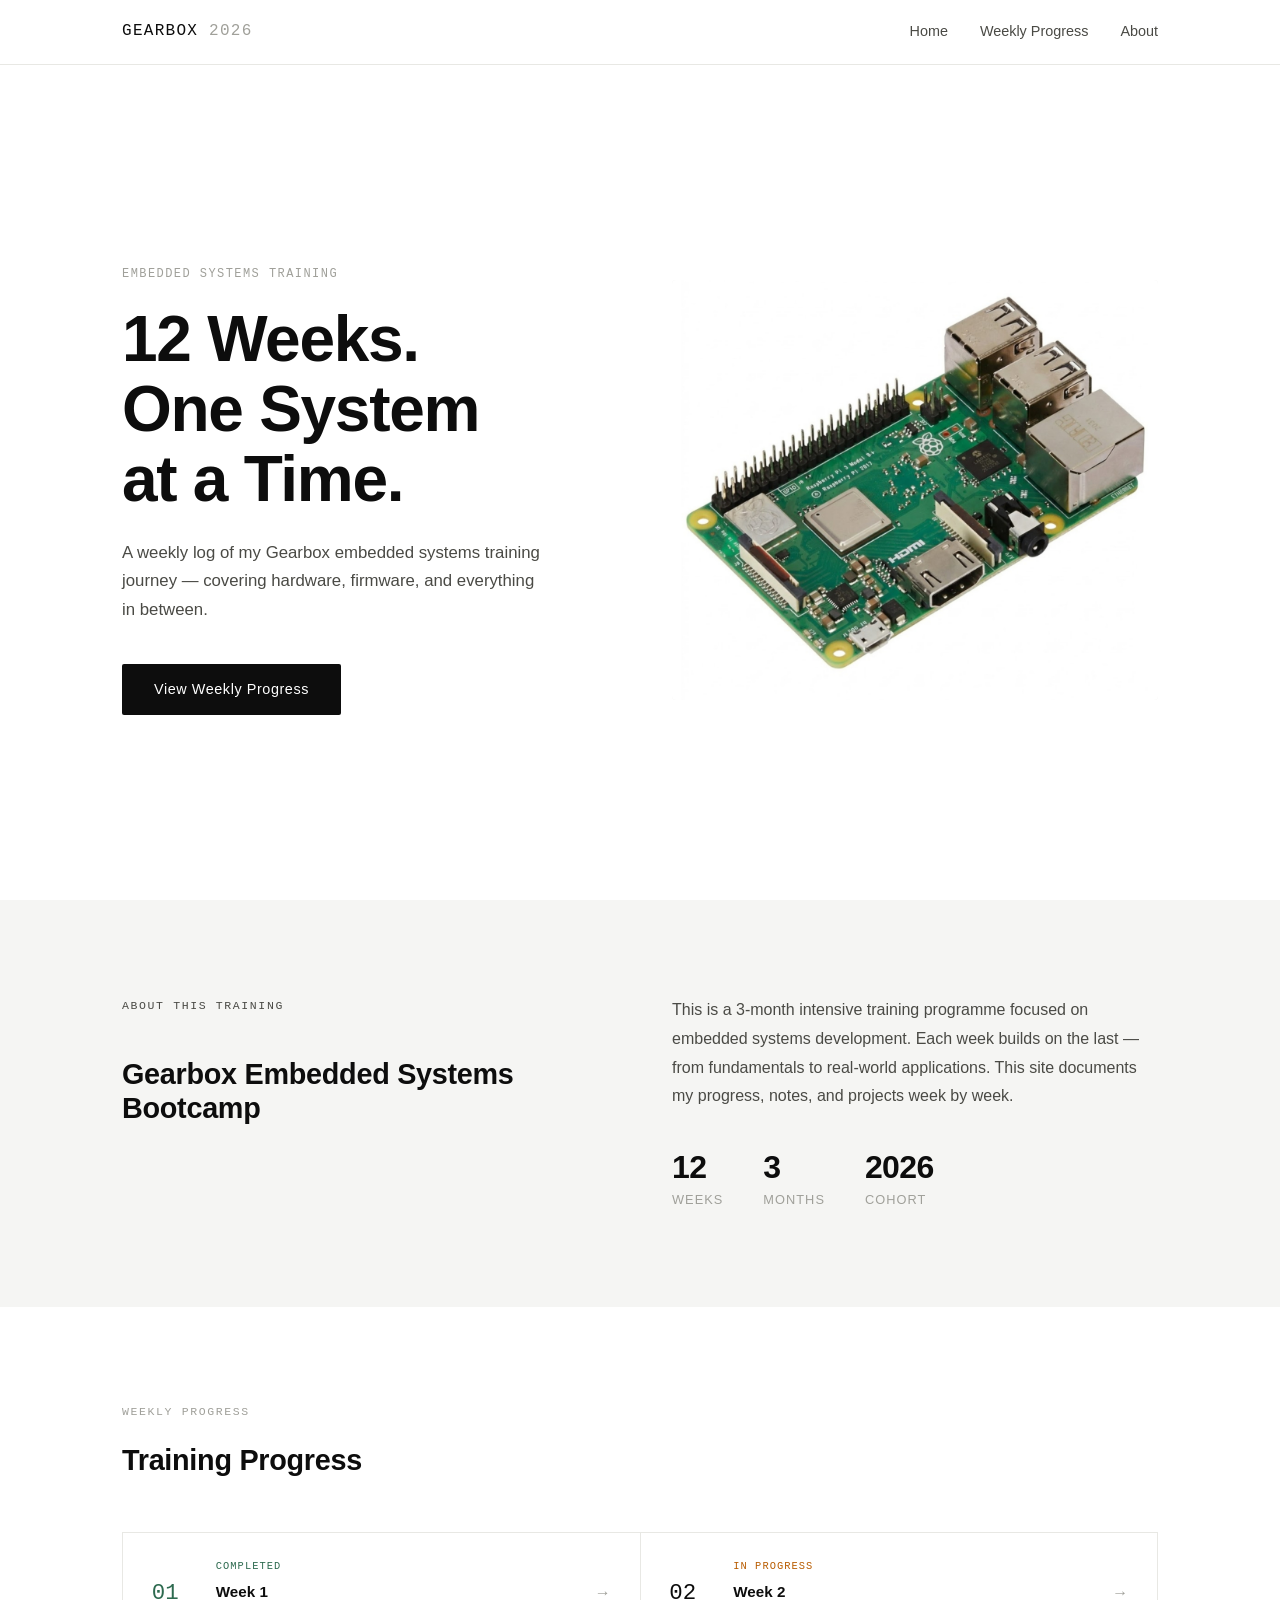
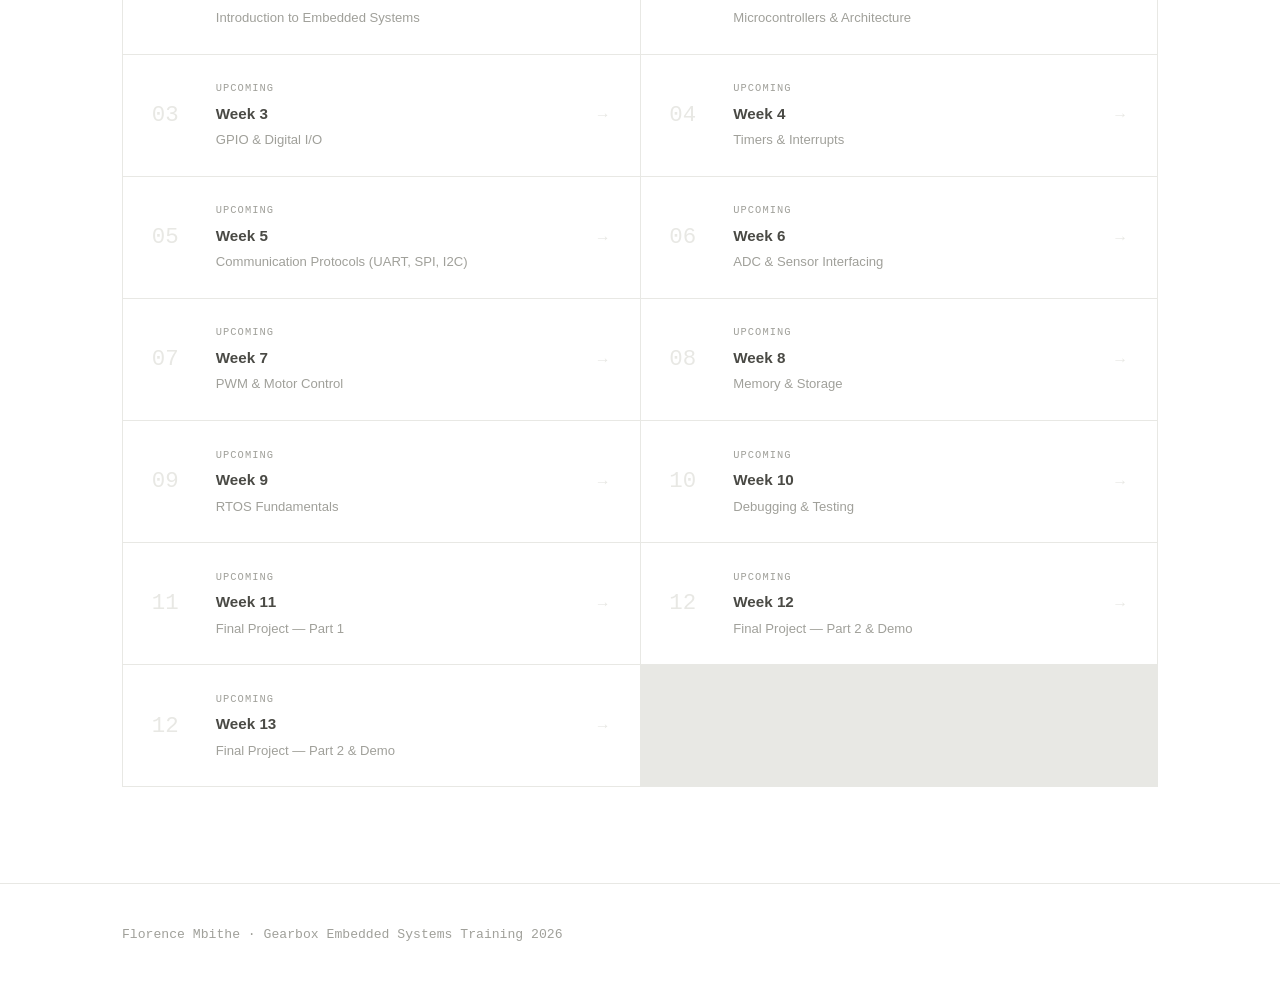
==== commit 22eed8cb: "Change week number from 12 to 13 in index.html" ====
--- a/index.html
+++ b/index.html
@@ -187,7 +187,7 @@
           <div class="week-number">12</div>
           <div class="week-info">
             <span class="status upcoming">Upcoming</span>
-            <h3>Week 12</h3>
+            <h3>Week 13</h3>
             <p>Final Project — Part 2 & Demo</p>
           </div>
           <div class="arrow">→</div>
